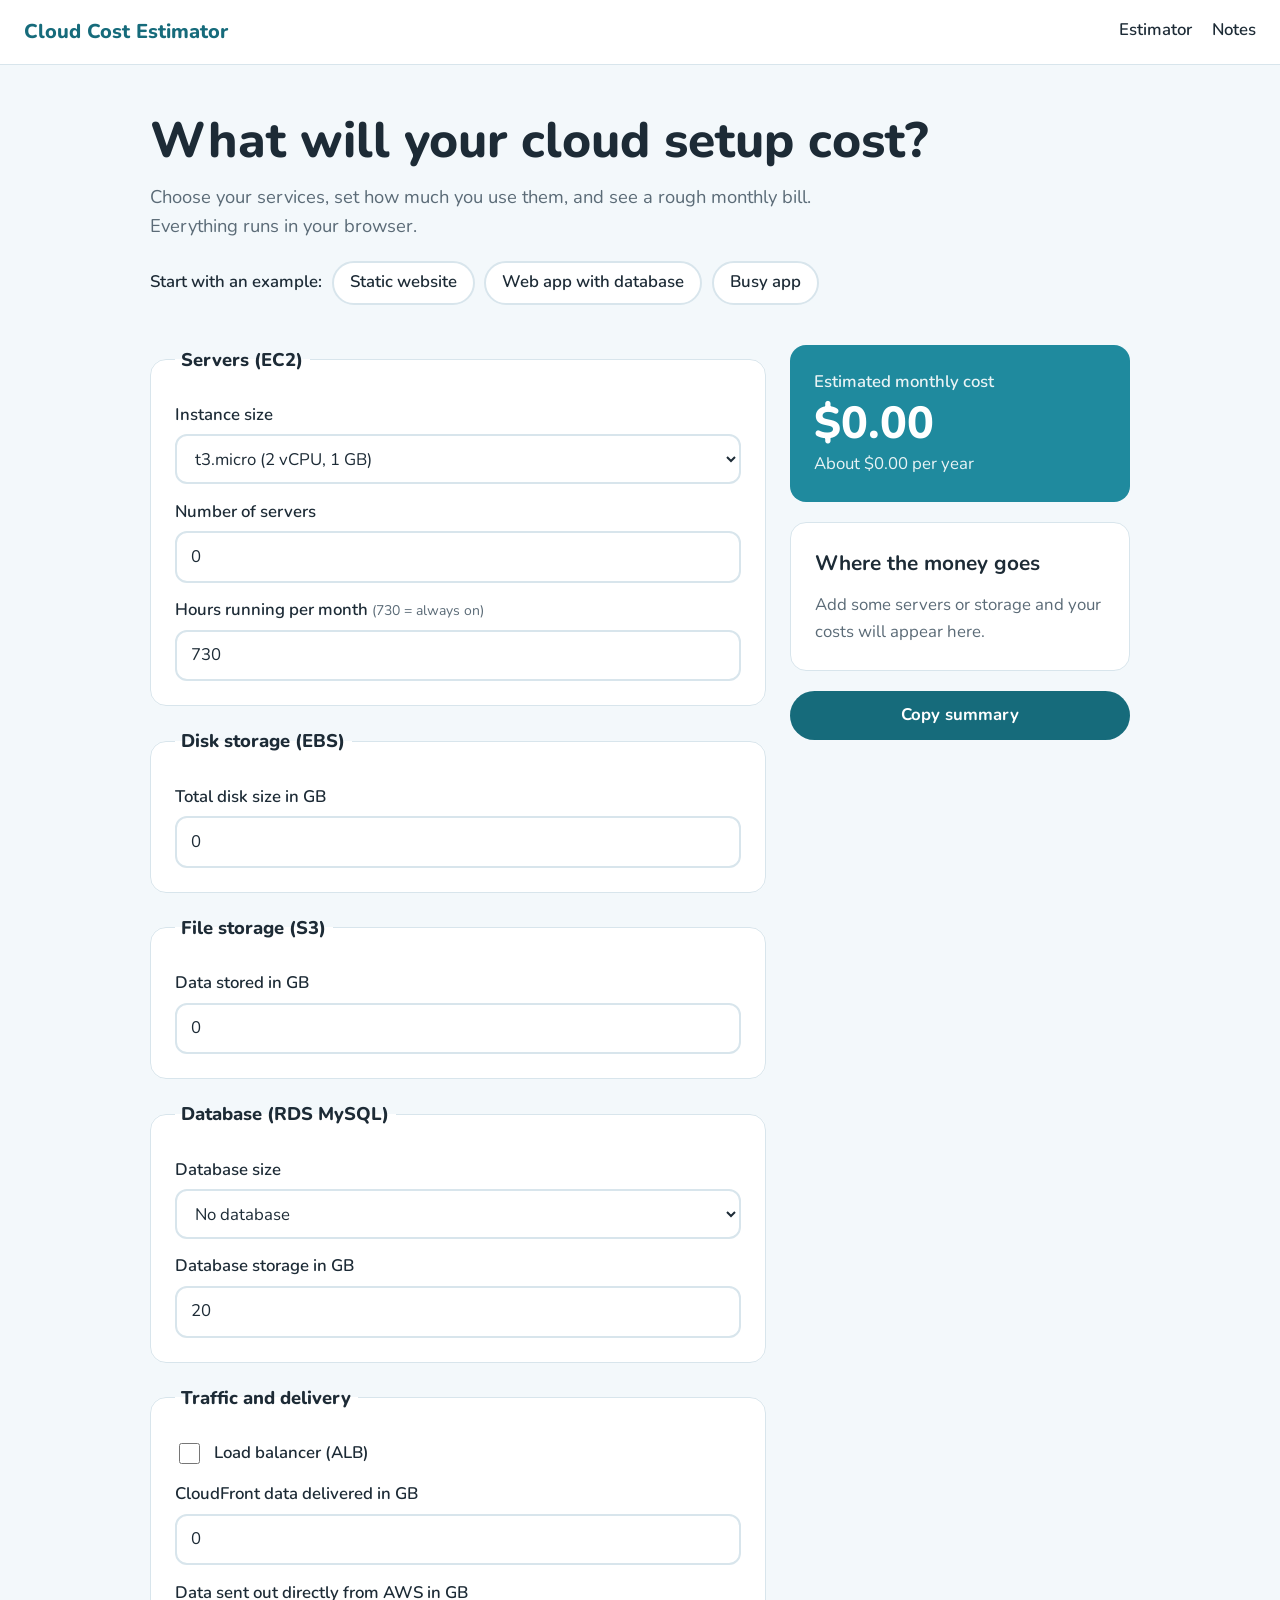
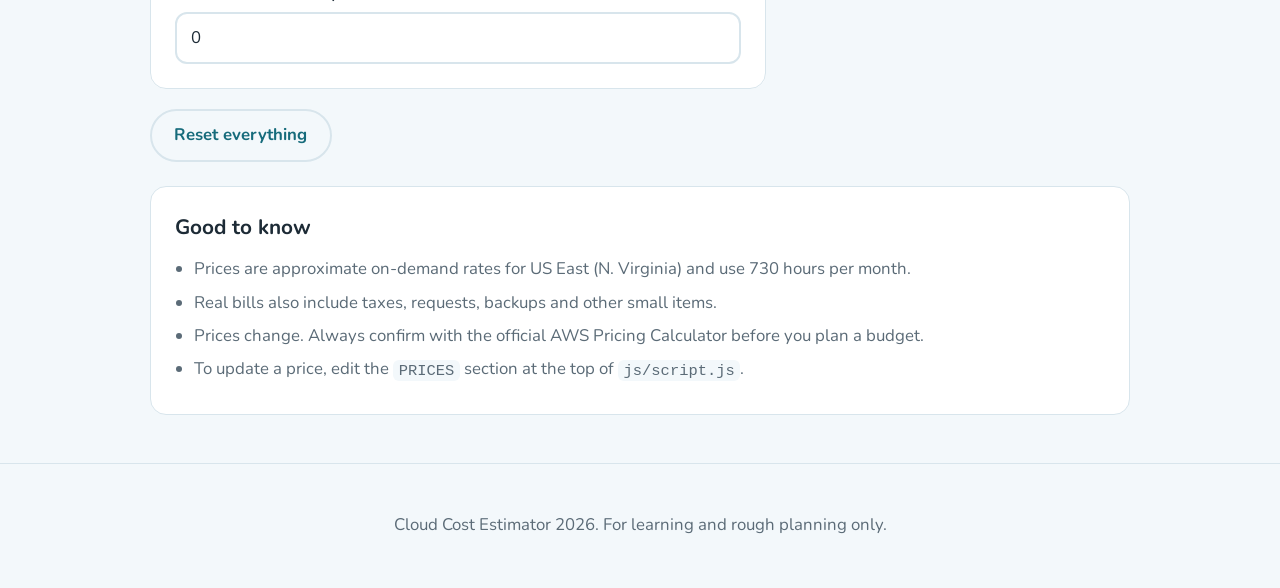
==== index.html @ 218c70f7 "Add files via upload" ====
<!DOCTYPE html>
<html lang="en">
<head>
  <meta charset="UTF-8">
  <meta name="viewport" content="width=device-width, initial-scale=1">
  <title>Cloud Cost Estimator</title>
  <meta name="description" content="Estimate your monthly AWS bill for a simple web application.">
  <link rel="preconnect" href="https://fonts.googleapis.com">
  <link rel="preconnect" href="https://fonts.gstatic.com" crossorigin>
  <link href="https://fonts.googleapis.com/css2?family=Nunito:wght@400;600;800&display=swap" rel="stylesheet">
  <link rel="stylesheet" href="css/style.css">
</head>
<body>
  <header class="site-header">
    <a class="brand" href="#top">Cloud Cost Estimator</a>
    <nav>
      <a href="#estimator">Estimator</a>
      <a href="#notes">Notes</a>
    </nav>
  </header>

  <main id="top">
    <section class="hero">
      <h1>What will your cloud setup cost?</h1>
      <p class="lead">Choose your services, set how much you use them, and see a rough monthly bill. Everything runs in your browser.</p>
      <div class="presets" role="group" aria-label="Quick start examples">
        <span>Start with an example:</span>
        <button type="button" class="chip" data-preset="static">Static website</button>
        <button type="button" class="chip" data-preset="webapp">Web app with database</button>
        <button type="button" class="chip" data-preset="busy">Busy app</button>
      </div>
    </section>

    <div class="layout" id="estimator">
      <form class="inputs" id="estimatorForm" novalidate>

        <fieldset class="panel">
          <legend>Servers (EC2)</legend>
          <label for="ec2Type">Instance size</label>
          <select id="ec2Type"></select>
          <label for="ec2Count">Number of servers</label>
          <input id="ec2Count" type="number" min="0" max="100" value="0">
          <label for="ec2Hours">Hours running per month <small>(730 = always on)</small></label>
          <input id="ec2Hours" type="number" min="0" max="730" value="730">
        </fieldset>

        <fieldset class="panel">
          <legend>Disk storage (EBS)</legend>
          <label for="ebsGb">Total disk size in GB</label>
          <input id="ebsGb" type="number" min="0" max="100000" value="0">
        </fieldset>

        <fieldset class="panel">
          <legend>File storage (S3)</legend>
          <label for="s3Gb">Data stored in GB</label>
          <input id="s3Gb" type="number" min="0" max="1000000" value="0">
        </fieldset>

        <fieldset class="panel">
          <legend>Database (RDS MySQL)</legend>
          <label for="rdsType">Database size</label>
          <select id="rdsType"></select>
          <label for="rdsGb">Database storage in GB</label>
          <input id="rdsGb" type="number" min="0" max="100000" value="20">
        </fieldset>

        <fieldset class="panel">
          <legend>Traffic and delivery</legend>
          <label class="check"><input id="albOn" type="checkbox"> <span>Load balancer (ALB)</span></label>
          <label for="cfGb">CloudFront data delivered in GB</label>
          <input id="cfGb" type="number" min="0" max="1000000" value="0">
          <label for="transferGb">Data sent out directly from AWS in GB</label>
          <input id="transferGb" type="number" min="0" max="1000000" value="0">
        </fieldset>

        <button type="button" class="btn btn-ghost" id="resetBtn">Reset everything</button>
      </form>

      <aside class="result" aria-live="polite">
        <div class="total-card">
          <p class="total-label">Estimated monthly cost</p>
          <p class="total" id="total">$0.00</p>
          <p class="yearly" id="yearly">About $0.00 per year</p>
        </div>

        <div class="panel">
          <h2>Where the money goes</h2>
          <ul class="breakdown" id="breakdown"></ul>
          <p class="empty" id="emptyMsg">Add some servers or storage and your costs will appear here.</p>
        </div>

        <button type="button" class="btn" id="copyBtn">Copy summary</button>
        <p class="form-status" id="copyStatus" role="status"></p>
      </aside>
    </div>

    <section id="notes" class="panel notes">
      <h2>Good to know</h2>
      <ul>
        <li>Prices are approximate on-demand rates for US East (N. Virginia) and use 730 hours per month.</li>
        <li>Real bills also include taxes, requests, backups and other small items.</li>
        <li>Prices change. Always confirm with the official AWS Pricing Calculator before you plan a budget.</li>
        <li>To update a price, edit the <code>PRICES</code> section at the top of <code>js/script.js</code>.</li>
      </ul>
    </section>
  </main>

  <footer class="site-footer">
    <p>Cloud Cost Estimator <span id="year"></span>. For learning and rough planning only.</p>
  </footer>

  <script src="js/script.js"></script>
</body>
</html>
---- css/style.css ----
:root {
  --bg: #f3f8fb;
  --surface: #ffffff;
  --ink: #1d2b36;
  --muted: #5b6b77;
  --primary: #1f8a9e;
  --primary-dark: #166b7b;
  --accent: #ffc857;
  --line: #d8e5ec;
  --radius: 16px;
  --font: "Nunito", system-ui, -apple-system, "Segoe UI", Roboto, sans-serif;
}

*, *::before, *::after { box-sizing: border-box; }
html { scroll-behavior: smooth; }

body {
  margin: 0;
  font-family: var(--font);
  font-size: 1.05rem;
  line-height: 1.6;
  color: var(--ink);
  background: var(--bg);
}

a { color: var(--primary-dark); }
code { background: var(--bg); padding: 0.1rem 0.35rem; border-radius: 6px; font-size: 0.92em; }
:focus-visible { outline: 3px solid var(--accent); outline-offset: 2px; }

/* Header */
.site-header {
  display: flex;
  align-items: center;
  justify-content: space-between;
  flex-wrap: wrap;
  gap: 0.5rem 1.5rem;
  padding: 1rem 1.5rem;
  background: var(--surface);
  border-bottom: 1px solid var(--line);
  position: sticky;
  top: 0;
  z-index: 10;
}
.brand { font-weight: 800; font-size: 1.25rem; text-decoration: none; color: var(--primary-dark); }
.site-header nav { display: flex; gap: 1.25rem; }
.site-header nav a {
  text-decoration: none;
  color: var(--ink);
  font-weight: 600;
  border-bottom: 3px solid transparent;
}
.site-header nav a:hover { border-bottom-color: var(--accent); }

main { max-width: 1020px; margin: 0 auto; padding: 0 1.25rem 3rem; }

/* Hero */
.hero { padding: 3rem 0 1.5rem; }
.hero h1 { font-size: clamp(2rem, 5.5vw, 3.1rem); line-height: 1.15; font-weight: 800; margin: 0 0 0.75rem; }
.lead { font-size: 1.15rem; color: var(--muted); max-width: 36em; margin: 0 0 1.25rem; }

.presets { display: flex; flex-wrap: wrap; align-items: center; gap: 0.6rem; }
.presets span { font-weight: 600; }
.chip {
  font: inherit;
  font-weight: 600;
  padding: 0.4rem 1rem;
  border: 2px solid var(--line);
  border-radius: 999px;
  background: var(--surface);
  color: var(--ink);
  cursor: pointer;
}
.chip:hover { border-color: var(--primary); }

/* Layout */
.layout { display: grid; grid-template-columns: 1fr 340px; gap: 1.5rem; align-items: start; margin-top: 1rem; }
.inputs { display: grid; gap: 1.25rem; }

.panel {
  background: var(--surface);
  border: 1px solid var(--line);
  border-radius: var(--radius);
  padding: 1.5rem;
  margin: 0;
  min-width: 0;
}
.panel h2 { margin: 0 0 0.75rem; font-size: 1.3rem; }
legend { font-weight: 800; font-size: 1.15rem; padding: 0 0.4rem; }

label { display: block; font-weight: 600; margin: 0.9rem 0 0.35rem; }
label:first-of-type { margin-top: 0.25rem; }
label small { font-weight: 400; color: var(--muted); }

input[type="number"], select {
  width: 100%;
  font: inherit;
  padding: 0.65rem 0.85rem;
  border: 2px solid var(--line);
  border-radius: 12px;
  background: #fff;
  color: var(--ink);
}
input[type="number"]:focus, select:focus { border-color: var(--primary); outline: none; }

.check { display: flex; align-items: center; gap: 0.7rem; cursor: pointer; }
.check input { width: 1.3rem; height: 1.3rem; accent-color: var(--primary); }

/* Result column */
.result { position: sticky; top: 5rem; display: grid; gap: 1.25rem; }

.total-card {
  background: var(--primary);
  color: #fff;
  border-radius: var(--radius);
  padding: 1.5rem;
}
.total-label { margin: 0; font-weight: 600; opacity: 0.9; }
.total { margin: 0.2rem 0; font-size: 2.8rem; font-weight: 800; line-height: 1.1; }
.yearly { margin: 0; opacity: 0.9; }

.breakdown { list-style: none; margin: 0; padding: 0; display: grid; gap: 0.9rem; }
.breakdown .line { display: flex; justify-content: space-between; gap: 1rem; font-weight: 600; }
.breakdown .amount { white-space: nowrap; }
.track { height: 8px; background: var(--bg); border-radius: 999px; overflow: hidden; margin-top: 0.35rem; }
.fill { height: 100%; background: var(--accent); border-radius: 999px; transition: width 0.3s ease; }
.empty { color: var(--muted); margin: 0; }

.btn {
  font: inherit;
  font-weight: 700;
  padding: 0.7rem 1.4rem;
  border: none;
  border-radius: 999px;
  background: var(--primary-dark);
  color: #fff;
  cursor: pointer;
  text-decoration: none;
  display: inline-block;
  text-align: center;
}
.btn:hover { background: #0f5360; }
.btn-ghost { background: transparent; color: var(--primary-dark); border: 2px solid var(--line); justify-self: start; }
.btn-ghost:hover { background: var(--surface); }
.form-status { min-height: 1.4em; margin: -0.5rem 0 0; color: var(--primary-dark); font-weight: 600; }

/* Notes */
.notes { margin-top: 1.5rem; }
.notes ul { margin: 0; padding-left: 1.2rem; color: var(--muted); }
.notes li { margin-bottom: 0.4rem; }

.site-footer { text-align: center; color: var(--muted); padding: 2rem 1rem; border-top: 1px solid var(--line); }

@media (max-width: 820px) {
  .layout { grid-template-columns: 1fr; }
  .result { position: static; order: -1; }
}

@media (prefers-reduced-motion: reduce) {
  html { scroll-behavior: auto; }
  .fill { transition: none; }
}
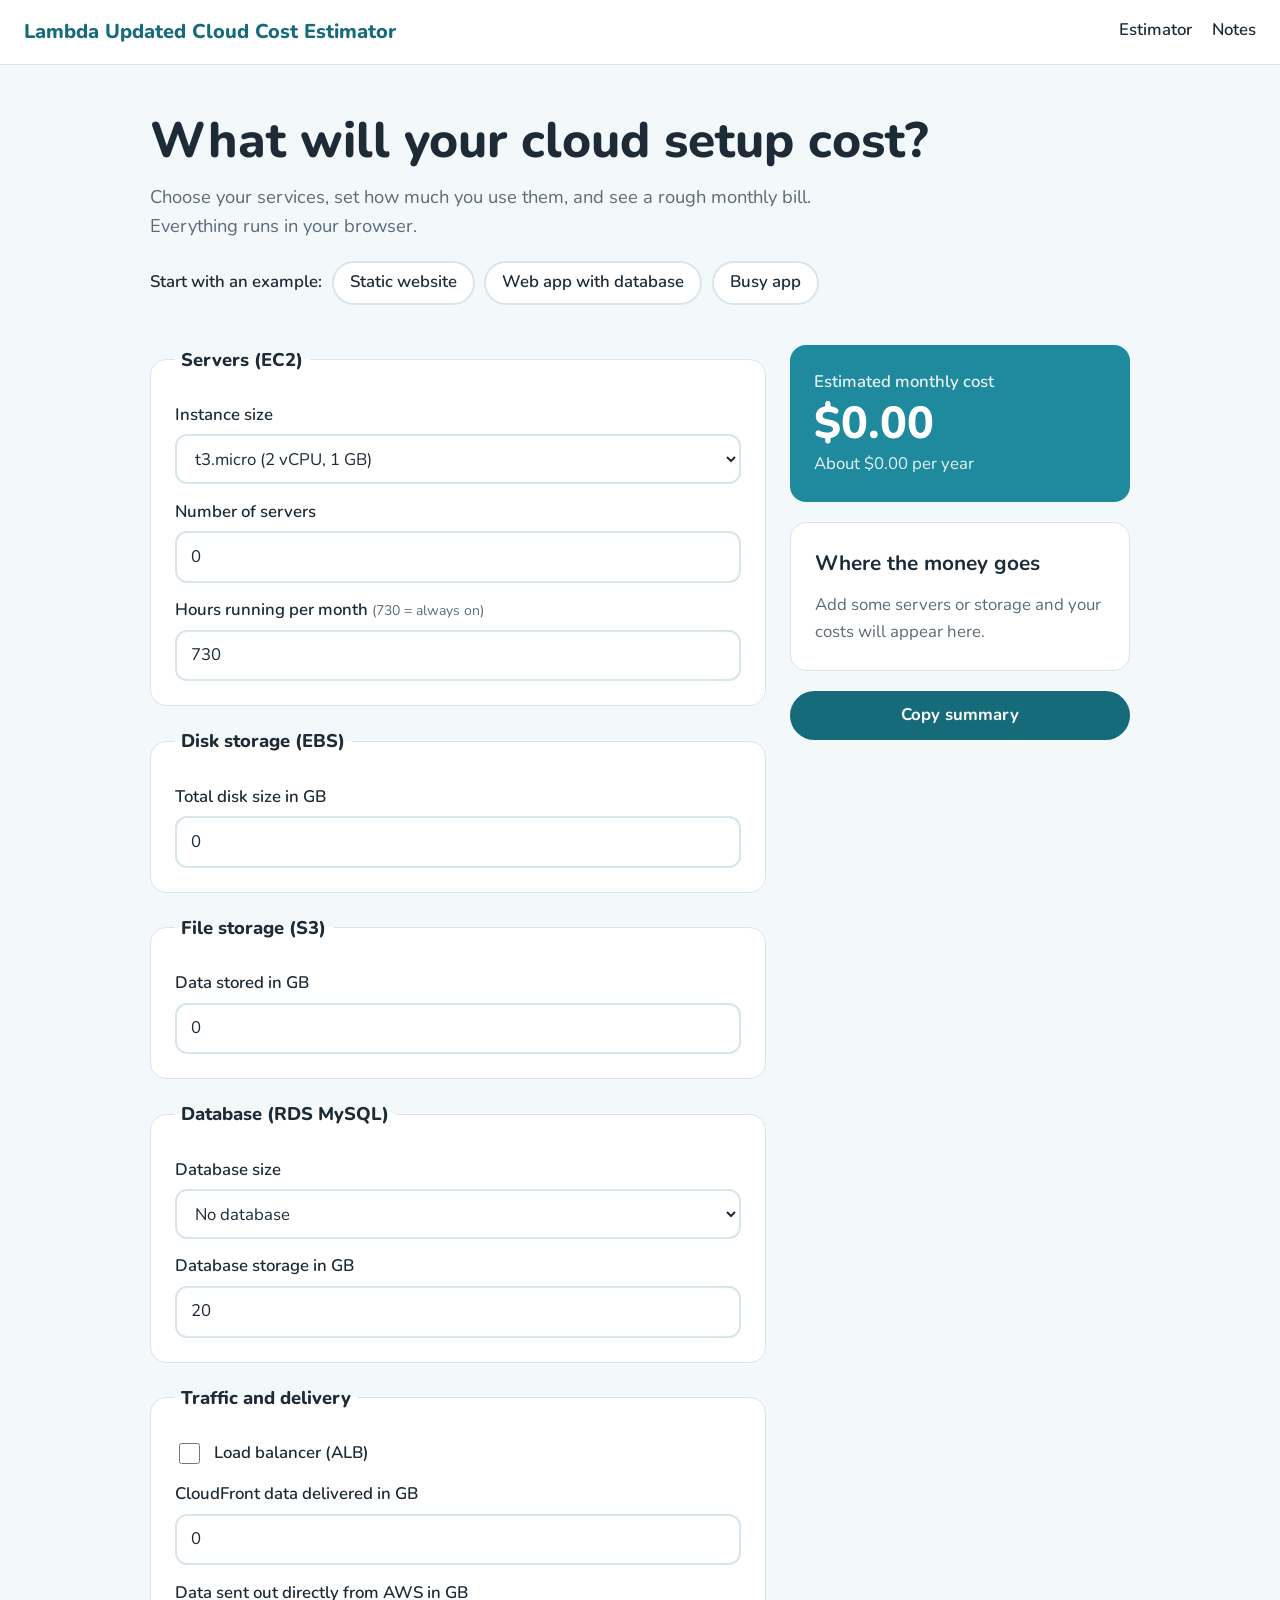
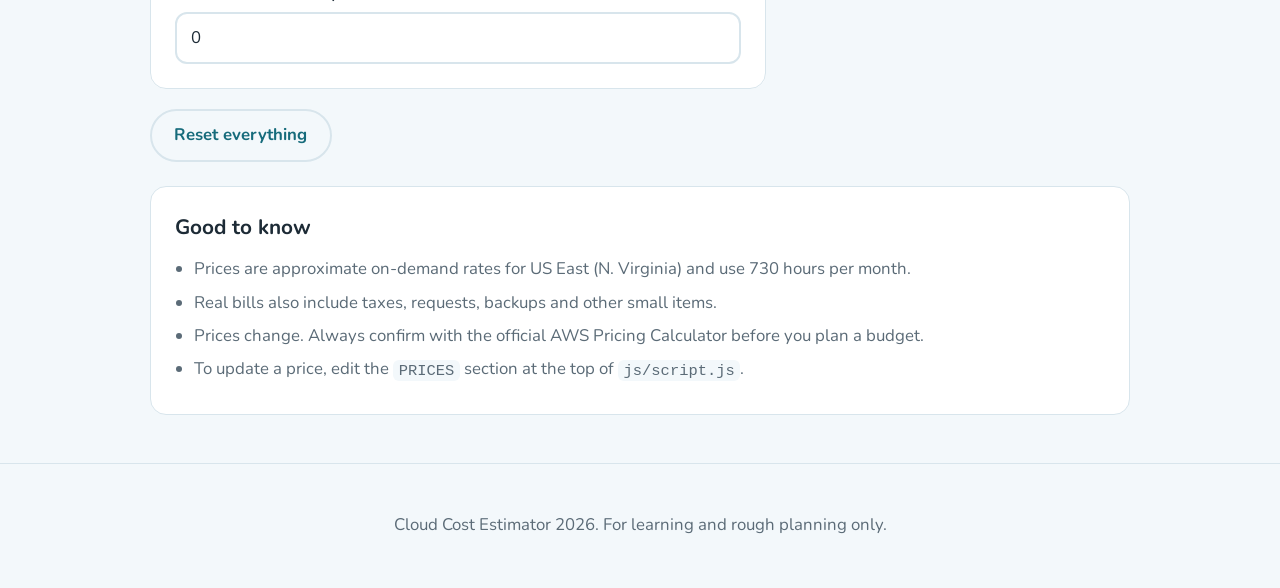
==== commit 4118fd54: "Update brand link text to 'Lambda Updated Cloud Cost Estimator'" ====
--- a/index.html
+++ b/index.html
@@ -12,7 +12,7 @@
 </head>
 <body>
   <header class="site-header">
-    <a class="brand" href="#top">Cloud Cost Estimator</a>
+    <a class="brand" href="#top">Lambda Updated Cloud Cost Estimator</a>
     <nav>
       <a href="#estimator">Estimator</a>
       <a href="#notes">Notes</a>
